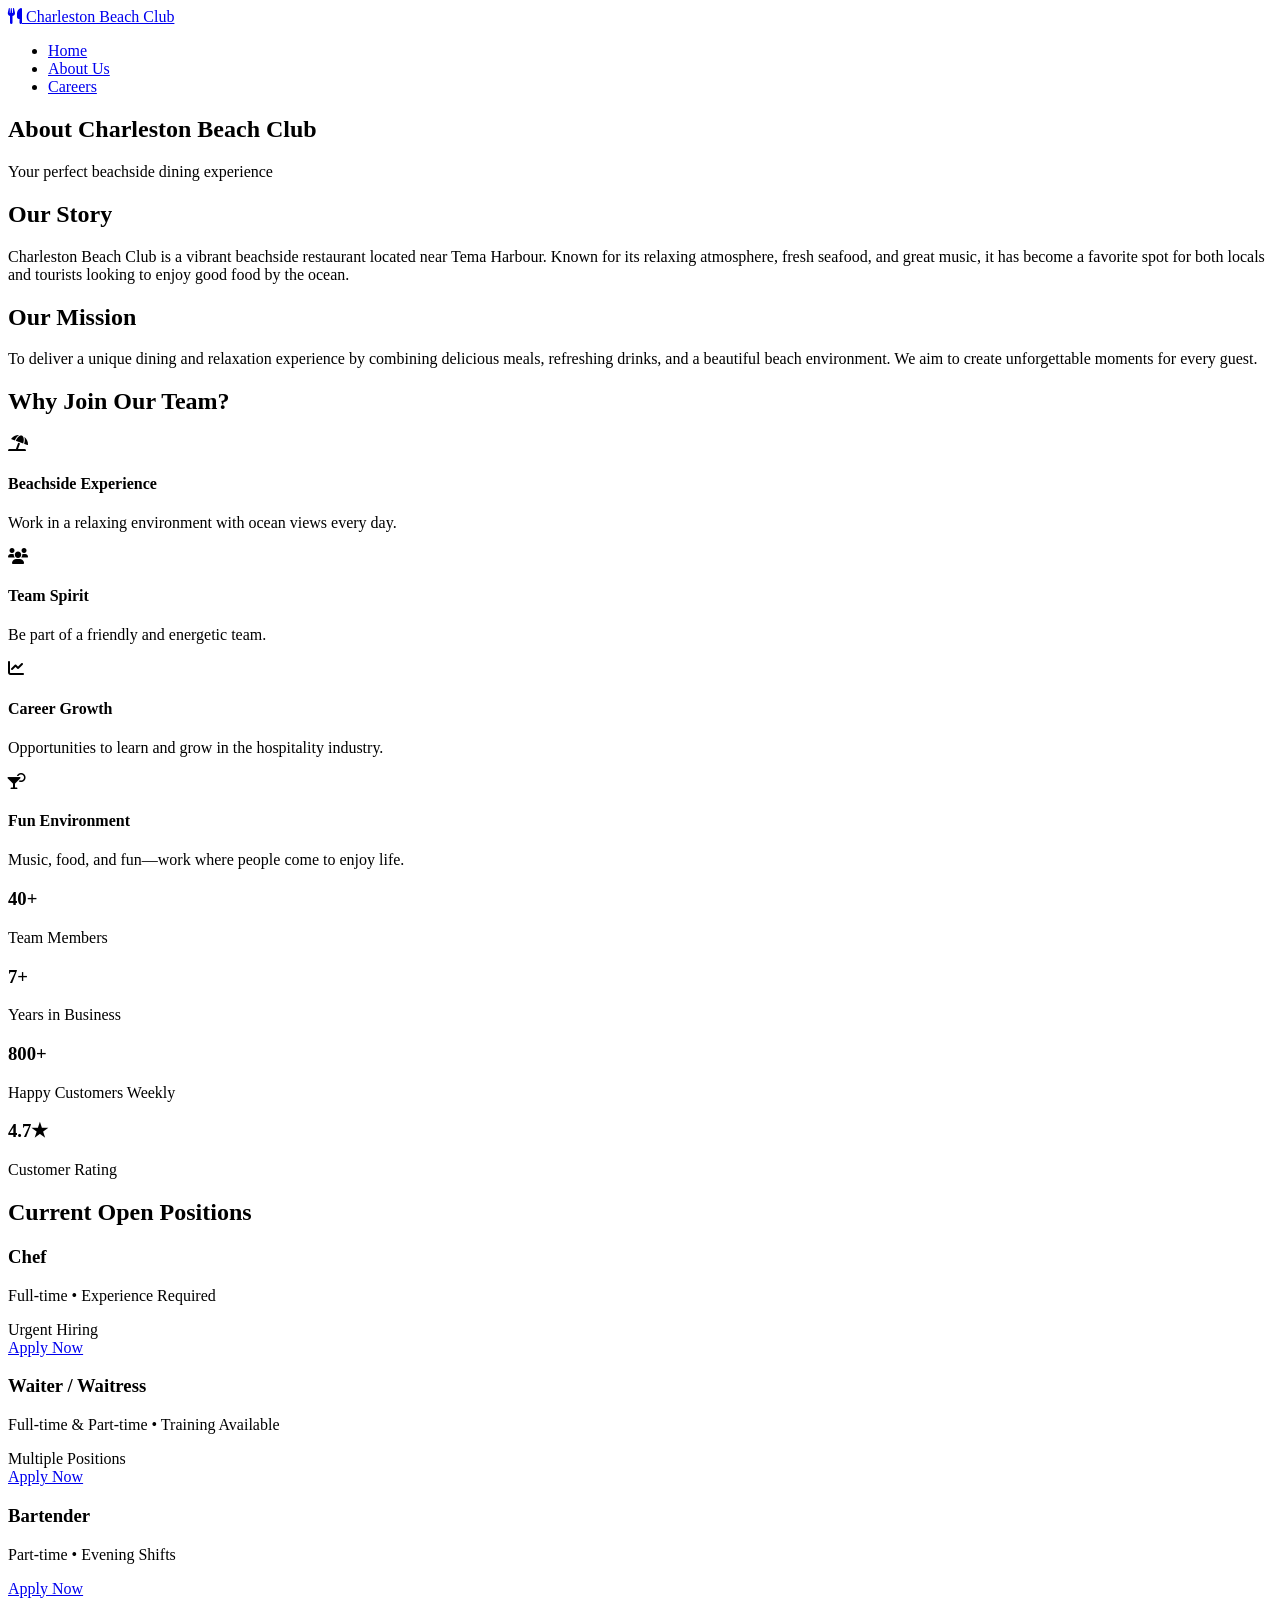
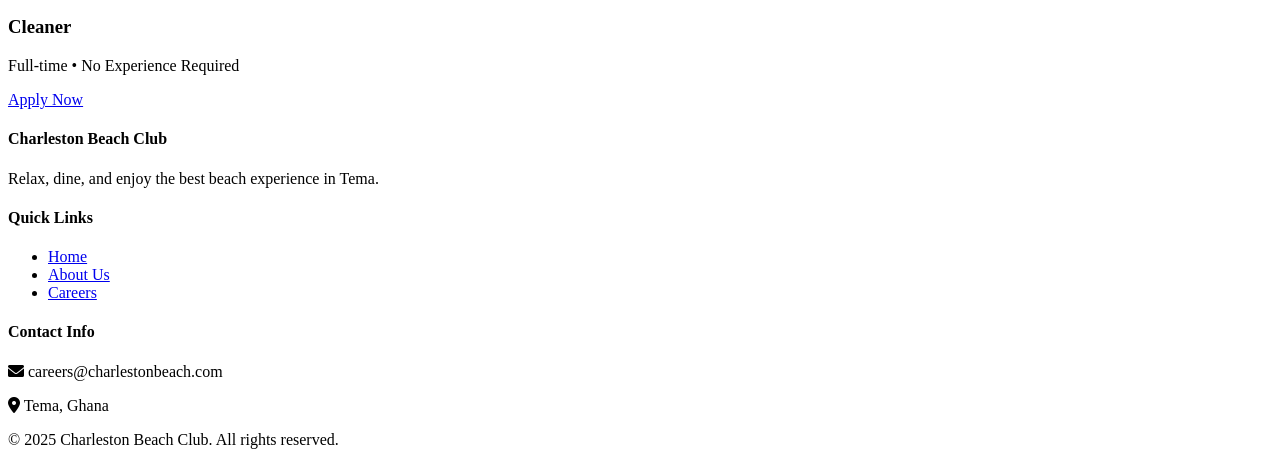
==== about.html @ 64b708ce "Add files via upload" ====
<!DOCTYPE html>
<html lang="en">
<head>
    <meta charset="UTF-8">
    <meta name="viewport" content="width=device-width, initial-scale=1.0">
    <title>About Us - Charleston Beach Club</title>
    <link rel="stylesheet" href="css/style.css">
    <link rel="stylesheet" href="https://cdnjs.cloudflare.com/ajax/libs/font-awesome/6.0.0/css/all.min.css">
</head>
<body>
    <nav class="navbar">
        <div class="container">
            <div class="logo">
                <a href="index.html">
                    <i class="fas fa-utensils"></i>
                    <span>Charleston Beach Club</span>
                </a>
            </div>
            <ul class="nav-menu">
                <li><a href="index.html">Home</a></li>
                <li><a href="about.html" class="active">About Us</a></li>
                <li><a href="application.html">Careers</a></li>
            </ul>
            <div class="hamburger">
                <span></span>
                <span></span>
                <span></span>
            </div>
        </div>
    </nav>

    <section class="page-header">
        <div class="container">
            <h1>About Charleston Beach Club</h1>
            <p>Your perfect beachside dining experience</p>
        </div>
    </section>

    <section class="about-content">
        <div class="container">
            <div class="about-grid">
                <div class="about-text">
                    <h2>Our Story</h2>
                    <p>
                        Charleston Beach Club is a vibrant beachside restaurant located near Tema Harbour. 
                        Known for its relaxing atmosphere, fresh seafood, and great music, it has become a favorite spot 
                        for both locals and tourists looking to enjoy good food by the ocean.
                    </p>
                    
                    <h2>Our Mission</h2>
                    <p>
                        To deliver a unique dining and relaxation experience by combining delicious meals, 
                        refreshing drinks, and a beautiful beach environment. We aim to create unforgettable moments 
                        for every guest.
                    </p>
                    
                    <h2>Why Join Our Team?</h2>
                    <div class="values-list">
                        <div class="value-item">
                            <i class="fas fa-umbrella-beach"></i>
                            <div>
                                <h4>Beachside Experience</h4>
                                <p>Work in a relaxing environment with ocean views every day.</p>
                            </div>
                        </div>
                        <div class="value-item">
                            <i class="fas fa-users"></i>
                            <div>
                                <h4>Team Spirit</h4>
                                <p>Be part of a friendly and energetic team.</p>
                            </div>
                        </div>
                        <div class="value-item">
                            <i class="fas fa-chart-line"></i>
                            <div>
                                <h4>Career Growth</h4>
                                <p>Opportunities to learn and grow in the hospitality industry.</p>
                            </div>
                        </div>
                        <div class="value-item">
                            <i class="fas fa-cocktail"></i>
                            <div>
                                <h4>Fun Environment</h4>
                                <p>Music, food, and fun—work where people come to enjoy life.</p>
                            </div>
                        </div>
                    </div>
                </div>

                <div class="about-stats">
                    <div class="stat-box">
                        <h3>40+</h3>
                        <p>Team Members</p>
                    </div>
                    <div class="stat-box">
                        <h3>7+</h3>
                        <p>Years in Business</p>
                    </div>
                    <div class="stat-box">
                        <h3>800+</h3>
                        <p>Happy Customers Weekly</p>
                    </div>
                    <div class="stat-box">
                        <h3>4.7★</h3>
                        <p>Customer Rating</p>
                    </div>
                </div>
            </div>
        </div>
    </section>

    <section class="team-section">
        <div class="container">
            <h2>Current Open Positions</h2>

            <div class="positions-list">
                <div class="position-item">
                    <div class="position-info">
                        <h3>Chef</h3>
                        <p>Full-time • Experience Required</p>
                        <span class="badge">Urgent Hiring</span>
                    </div>
                    <a href="application.html" class="btn-outline">Apply Now</a>
                </div>

                <div class="position-item">
                    <div class="position-info">
                        <h3>Waiter / Waitress</h3>
                        <p>Full-time & Part-time • Training Available</p>
                        <span class="badge">Multiple Positions</span>
                    </div>
                    <a href="application.html" class="btn-outline">Apply Now</a>
                </div>

                <div class="position-item">
                    <div class="position-info">
                        <h3>Bartender</h3>
                        <p>Part-time • Evening Shifts</p>
                    </div>
                    <a href="application.html" class="btn-outline">Apply Now</a>
                </div>

                <div class="position-item">
                    <div class="position-info">
                        <h3>Cleaner</h3>
                        <p>Full-time • No Experience Required</p>
                    </div>
                    <a href="application.html" class="btn-outline">Apply Now</a>
                </div>
            </div>
        </div>
    </section>

    <footer>
        <div class="container">
            <div class="footer-content">
                <div class="footer-section">
                    <h4>Charleston Beach Club</h4>
                    <p>Relax, dine, and enjoy the best beach experience in Tema.</p>
                </div>

                <div class="footer-section">
                    <h4>Quick Links</h4>
                    <ul>
                        <li><a href="index.html">Home</a></li>
                        <li><a href="about.html">About Us</a></li>
                        <li><a href="application.html">Careers</a></li>
                    </ul>
                </div>

                <div class="footer-section">
                    <h4>Contact Info</h4>
                    <p><i class="fas fa-envelope"></i> careers@charlestonbeach.com</p>
                    <p><i class="fas fa-map-marker-alt"></i> Tema, Ghana</p>
                </div>
            </div>

            <div class="footer-bottom">
                <p>&copy; 2025 Charleston Beach Club. All rights reserved.</p>
            </div>
        </div>
    </footer>

    <script src="js/main.js"></script>
</body>
</html>
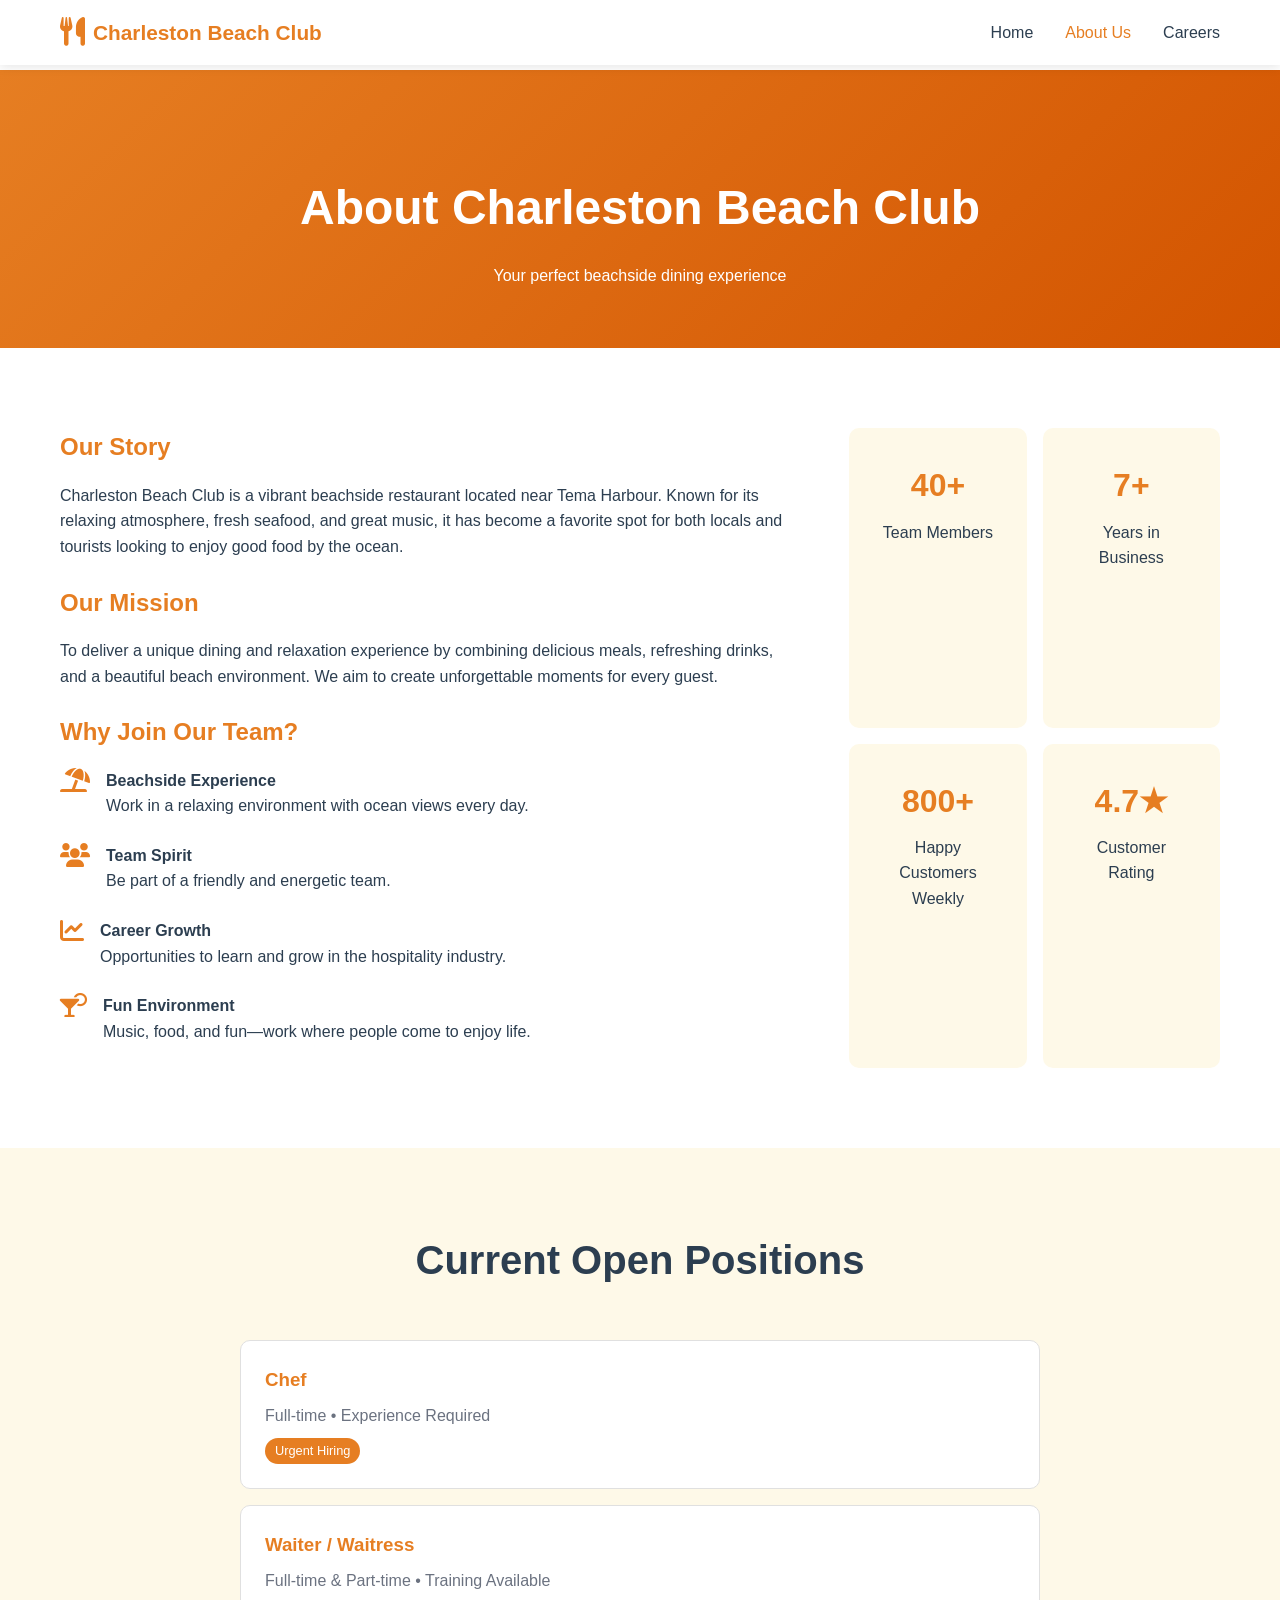
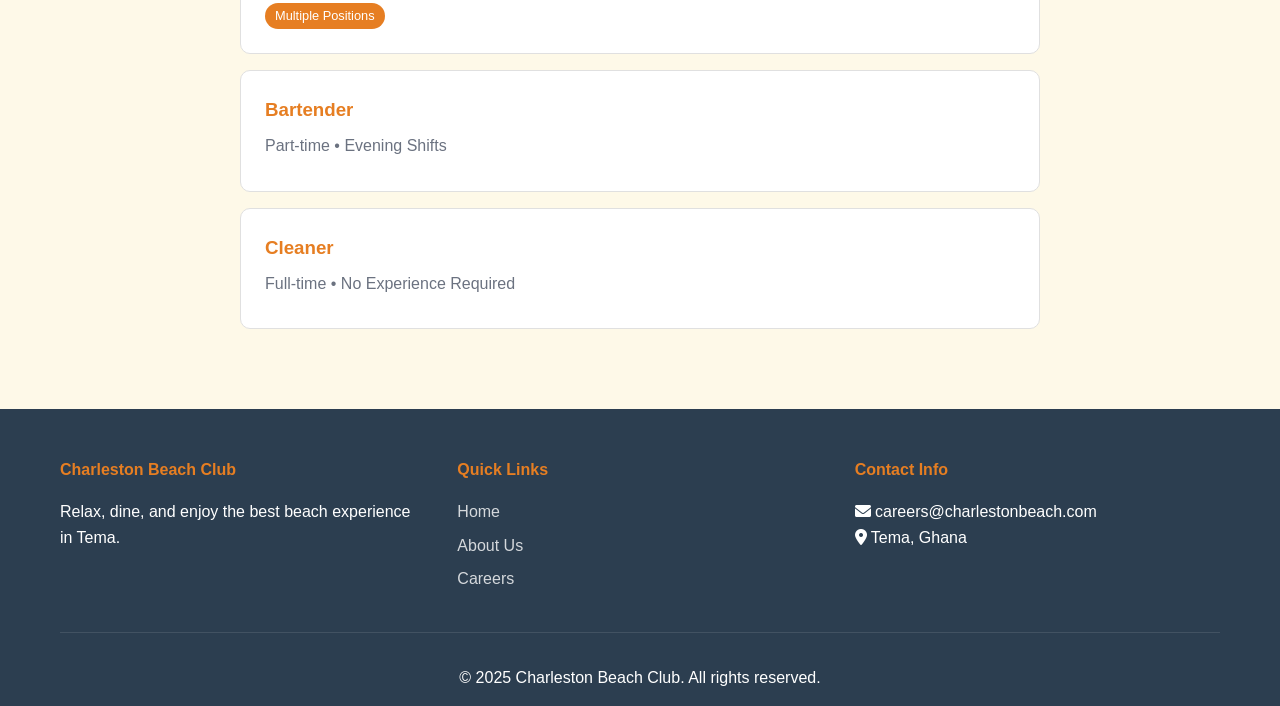
==== commit d8ef849b: "Add files via upload" ====
--- a/about.html
+++ b/about.html
@@ -4,7 +4,7 @@
     <meta charset="UTF-8">
     <meta name="viewport" content="width=device-width, initial-scale=1.0">
     <title>About Us - Charleston Beach Club</title>
-    <link rel="stylesheet" href="css/style.css">
+    <link rel="stylesheet" href="style.css">
     <link rel="stylesheet" href="https://cdnjs.cloudflare.com/ajax/libs/font-awesome/6.0.0/css/all.min.css">
 </head>
 <body>
@@ -181,6 +181,6 @@
         </div>
     </footer>
 
-    <script src="js/main.js"></script>
+    <script src="main.js"></script>
 </body>
 </html>
--- a/style.css
+++ b/style.css
@@ -0,0 +1,1196 @@
+* {
+    margin: 0;
+    padding: 0;
+    box-sizing: border-box;
+}
+
+:root {
+    --primary-color: #e67e22;
+    --secondary-color: #d35400;
+    --success-color: #27ae60;
+    --danger-color: #e74c3c;
+    --text-color: #2c3e50;
+    --light-bg: #fef9e8;
+    --border-color: #e0e0e0;
+    --shadow: 0 2px 10px rgba(0, 0, 0, 0.1);
+    --shadow-lg: 0 5px 20px rgba(0, 0, 0, 0.15);
+}
+
+body {
+    font-family: 'Segoe UI', Tahoma, Geneva, Verdana, sans-serif;
+    line-height: 1.6;
+    color: var(--text-color);
+    background-color: #fff;
+}
+
+.container {
+    max-width: 1200px;
+    margin: 0 auto;
+    padding: 0 20px;
+}
+
+/* Navbar */
+.navbar {
+    background: white;
+    box-shadow: var(--shadow);
+    position: fixed;
+    top: 0;
+    width: 100%;
+    z-index: 1000;
+    transition: all 0.3s;
+}
+
+.navbar .container {
+    display: flex;
+    justify-content: space-between;
+    align-items: center;
+    padding: 1rem 20px;
+}
+
+.logo a {
+    font-size: 1.3rem;
+    font-weight: bold;
+    text-decoration: none;
+    color: var(--primary-color);
+    display: flex;
+    align-items: center;
+    gap: 0.5rem;
+}
+
+.logo i {
+    font-size: 1.8rem;
+}
+
+.nav-menu {
+    display: flex;
+    list-style: none;
+    gap: 2rem;
+}
+
+.nav-menu a {
+    text-decoration: none;
+    color: var(--text-color);
+    font-weight: 500;
+    transition: color 0.3s;
+}
+
+.nav-menu a:hover,
+.nav-menu a.active {
+    color: var(--primary-color);
+}
+
+.hamburger {
+    display: none;
+    flex-direction: column;
+    cursor: pointer;
+    padding: 0.5rem;
+    z-index: 1001;
+}
+
+.hamburger span {
+    width: 25px;
+    height: 3px;
+    background: var(--text-color);
+    margin: 3px 0;
+    transition: 0.3s;
+    border-radius: 2px;
+}
+
+.hamburger.active span:nth-child(1) {
+    transform: rotate(-45deg) translate(-5px, 6px);
+}
+
+.hamburger.active span:nth-child(2) {
+    opacity: 0;
+}
+
+.hamburger.active span:nth-child(3) {
+    transform: rotate(45deg) translate(-5px, -6px);
+}
+
+/* Hero Section */
+.hero {
+    padding: 120px 0 80px;
+    background: linear-gradient(135deg, var(--primary-color), var(--secondary-color));
+    color: white;
+    margin-top: 70px;
+}
+
+.hero .container {
+    display: grid;
+    grid-template-columns: 1fr 1fr;
+    gap: 4rem;
+    align-items: center;
+}
+
+.hero-content h1 {
+    font-size: 3rem;
+    margin-bottom: 1rem;
+    line-height: 1.2;
+}
+
+.hero-content p {
+    font-size: 1.2rem;
+    margin-bottom: 2rem;
+    opacity: 0.9;
+}
+
+.hero-image {
+    text-align: center;
+}
+
+.hero-image i {
+    font-size: 12rem;
+    opacity: 0.9;
+}
+
+/* Buttons */
+.btn-primary {
+    display: inline-block;
+    padding: 12px 30px;
+    background: white;
+    color: var(--primary-color);
+    text-decoration: none;
+    border-radius: 5px;
+    font-weight: 600;
+    transition: all 0.3s;
+    border: none;
+    cursor: pointer;
+    margin-right: 10px;
+}
+
+.btn-primary:hover {
+    transform: translateY(-2px);
+    box-shadow: var(--shadow-lg);
+}
+
+.btn-outline {
+    display: inline-block;
+    padding: 10px 25px;
+    border: 2px solid white;
+    color: white;
+    text-decoration: none;
+    border-radius: 5px;
+    font-weight: 500;
+    transition: all 0.3s;
+    background: transparent;
+}
+
+.btn-outline:hover {
+    background: white;
+    color: var(--primary-color);
+}
+
+/* Features Section */
+.features {
+    padding: 80px 0;
+    background: var(--light-bg);
+}
+
+.features h2 {
+    text-align: center;
+    font-size: 2.5rem;
+    margin-bottom: 3rem;
+    color: var(--text-color);
+}
+
+.features-grid {
+    display: grid;
+    grid-template-columns: repeat(auto-fit, minmax(250px, 1fr));
+    gap: 2rem;
+}
+
+.feature-card {
+    background: white;
+    padding: 2rem;
+    text-align: center;
+    border-radius: 10px;
+    box-shadow: var(--shadow);
+    transition: transform 0.3s;
+}
+
+.feature-card:hover {
+    transform: translateY(-5px);
+    box-shadow: var(--shadow-lg);
+}
+
+.feature-card i {
+    font-size: 3rem;
+    color: var(--primary-color);
+    margin-bottom: 1rem;
+}
+
+.feature-card h3 {
+    margin-bottom: 1rem;
+    color: var(--text-color);
+}
+
+/* Menu Preview */
+.menu-preview {
+    padding: 80px 0;
+    background: white;
+}
+
+.menu-preview h2 {
+    text-align: center;
+    font-size: 2.5rem;
+    margin-bottom: 3rem;
+}
+
+.menu-grid {
+    display: grid;
+    grid-template-columns: repeat(auto-fit, minmax(250px, 1fr));
+    gap: 2rem;
+}
+
+.menu-item {
+    text-align: center;
+    padding: 2rem;
+    border: 1px solid var(--border-color);
+    border-radius: 10px;
+    transition: all 0.3s;
+}
+
+.menu-item:hover {
+    transform: translateY(-5px);
+    box-shadow: var(--shadow);
+}
+
+.menu-item i {
+    font-size: 3rem;
+    color: var(--primary-color);
+    margin-bottom: 1rem;
+}
+
+.menu-item h3 {
+    margin-bottom: 0.5rem;
+}
+
+.menu-item .price {
+    display: inline-block;
+    margin-top: 1rem;
+    font-size: 1.2rem;
+    font-weight: bold;
+    color: var(--primary-color);
+}
+
+/* Locations Section */
+.locations {
+    padding: 80px 0;
+    background: var(--light-bg);
+}
+
+.locations h2 {
+    text-align: center;
+    font-size: 2.5rem;
+    margin-bottom: 3rem;
+}
+
+.location-info {
+    display: grid;
+    grid-template-columns: repeat(auto-fit, minmax(300px, 1fr));
+    gap: 2rem;
+}
+
+.info-card {
+    text-align: center;
+    padding: 2rem;
+    background: white;
+    border-radius: 10px;
+    box-shadow: var(--shadow);
+}
+
+.info-card i {
+    font-size: 2.5rem;
+    color: var(--primary-color);
+    margin-bottom: 1rem;
+}
+
+.info-card h3 {
+    margin-bottom: 1rem;
+}
+
+/* Page Header */
+.page-header {
+    background: linear-gradient(135deg, var(--primary-color), var(--secondary-color));
+    color: white;
+    padding: 100px 0 60px;
+    text-align: center;
+    margin-top: 70px;
+}
+
+.page-header h1 {
+    font-size: 3rem;
+    margin-bottom: 1rem;
+}
+
+/* About Page */
+.about-content {
+    padding: 80px 0;
+}
+
+.about-grid {
+    display: grid;
+    grid-template-columns: 2fr 1fr;
+    gap: 3rem;
+}
+
+.about-text h2 {
+    margin: 1.5rem 0 1rem;
+    color: var(--primary-color);
+}
+
+.about-text h2:first-of-type {
+    margin-top: 0;
+}
+
+.values-list {
+    margin-top: 1rem;
+}
+
+.value-item {
+    display: flex;
+    gap: 1rem;
+    margin-bottom: 1.5rem;
+}
+
+.value-item i {
+    font-size: 1.5rem;
+    color: var(--primary-color);
+}
+
+.about-stats {
+    display: grid;
+    grid-template-columns: repeat(2, 1fr);
+    gap: 1rem;
+}
+
+.stat-box {
+    background: var(--light-bg);
+    padding: 2rem;
+    text-align: center;
+    border-radius: 10px;
+}
+
+.stat-box h3 {
+    font-size: 2rem;
+    color: var(--primary-color);
+    margin-bottom: 0.5rem;
+}
+
+/* Team Section */
+.team-section {
+    padding: 80px 0;
+    background: var(--light-bg);
+}
+
+.team-section h2 {
+    text-align: center;
+    font-size: 2.5rem;
+    margin-bottom: 3rem;
+}
+
+.positions-list {
+    display: flex;
+    flex-direction: column;
+    gap: 1rem;
+    max-width: 800px;
+    margin: 0 auto;
+}
+
+.position-item {
+    display: flex;
+    justify-content: space-between;
+    align-items: center;
+    padding: 1.5rem;
+    background: white;
+    border: 1px solid var(--border-color);
+    border-radius: 10px;
+    transition: all 0.3s;
+}
+
+.position-item:hover {
+    box-shadow: var(--shadow-lg);
+    border-color: transparent;
+}
+
+.position-info h3 {
+    margin-bottom: 0.5rem;
+    color: var(--primary-color);
+}
+
+.position-info p {
+    color: #6b7280;
+    margin-bottom: 0.5rem;
+}
+
+.badge {
+    display: inline-block;
+    padding: 3px 10px;
+    background: var(--primary-color);
+    color: white;
+    border-radius: 15px;
+    font-size: 0.8rem;
+}
+
+/* Application Form */
+.application-form-section {
+    padding: 80px 0;
+    background: var(--light-bg);
+}
+
+.form-container {
+    background: white;
+    border-radius: 10px;
+    box-shadow: var(--shadow-lg);
+    padding: 2rem;
+}
+
+.form-progress {
+    display: flex;
+    justify-content: space-between;
+    margin-bottom: 3rem;
+    position: relative;
+}
+
+.form-progress::before {
+    content: '';
+    position: absolute;
+    top: 50%;
+    left: 0;
+    right: 0;
+    height: 2px;
+    background: var(--border-color);
+    z-index: 1;
+}
+
+.progress-step {
+    background: white;
+    padding: 10px 20px;
+    border-radius: 25px;
+    border: 2px solid var(--border-color);
+    position: relative;
+    z-index: 2;
+    font-weight: 500;
+    transition: all 0.3s;
+}
+
+.progress-step.active {
+    border-color: var(--primary-color);
+    color: var(--primary-color);
+    background: white;
+}
+
+.form-step {
+    display: none;
+    animation: fadeIn 0.5s;
+}
+
+.form-step.active {
+    display: block;
+}
+
+@keyframes fadeIn {
+    from {
+        opacity: 0;
+        transform: translateY(20px);
+    }
+    to {
+        opacity: 1;
+        transform: translateY(0);
+    }
+}
+
+.form-group {
+    margin-bottom: 1.5rem;
+}
+
+.form-group label {
+    display: block;
+    margin-bottom: 0.5rem;
+    font-weight: 500;
+    color: var(--text-color);
+}
+
+.form-group input,
+.form-group select,
+.form-group textarea {
+    width: 100%;
+    padding: 12px;
+    border: 1px solid var(--border-color);
+    border-radius: 5px;
+    font-size: 1rem;
+    font-family: inherit;
+    transition: border-color 0.3s;
+}
+
+.form-group input:focus,
+.form-group select:focus,
+.form-group textarea:focus {
+    outline: none;
+    border-color: var(--primary-color);
+}
+
+.form-group small {
+    display: block;
+    margin-top: 0.25rem;
+    color: #6b7280;
+    font-size: 0.8rem;
+}
+
+.form-navigation {
+    display: flex;
+    justify-content: space-between;
+    margin-top: 2rem;
+}
+
+.btn-next,
+.btn-prev,
+.btn-submit {
+    padding: 12px 30px;
+    border: none;
+    border-radius: 5px;
+    cursor: pointer;
+    font-size: 1rem;
+    font-weight: 500;
+    transition: all 0.3s;
+}
+
+.btn-next {
+    background: var(--primary-color);
+    color: white;
+}
+
+.btn-next:hover {
+    background: var(--secondary-color);
+    transform: translateY(-2px);
+}
+
+.btn-prev {
+    background: #95a5a6;
+    color: white;
+}
+
+.btn-prev:hover {
+    background: #7f8c8d;
+    transform: translateY(-2px);
+}
+
+.btn-submit {
+    background: var(--success-color);
+    color: white;
+}
+
+.btn-submit:hover {
+    background: #219a52;
+    transform: translateY(-2px);
+}
+
+.btn-submit:disabled {
+    opacity: 0.6;
+    cursor: not-allowed;
+}
+
+.review-section {
+    margin-bottom: 2rem;
+    padding: 1.5rem;
+    background: var(--light-bg);
+    border-radius: 5px;
+}
+
+.review-section h3 {
+    margin-bottom: 1rem;
+    color: var(--primary-color);
+}
+
+.review-section p {
+    margin: 0.5rem 0;
+    line-height: 1.5;
+}
+
+.success-message {
+    text-align: center;
+    padding: 3rem;
+    animation: fadeIn 0.5s;
+}
+
+.success-message i {
+    font-size: 4rem;
+    color: var(--success-color);
+    margin-bottom: 1rem;
+}
+
+.success-message h3 {
+    margin-bottom: 1rem;
+    color: var(--text-color);
+}
+
+.success-message p {
+    margin-bottom: 1rem;
+    color: #6b7280;
+}
+
+.error-message {
+    color: var(--danger-color);
+    font-size: 0.85rem;
+    margin-top: 0.25rem;
+}
+
+/* Footer */
+footer {
+    background: var(--text-color);
+    color: white;
+    padding: 3rem 0 1rem;
+}
+
+.footer-content {
+    display: grid;
+    grid-template-columns: repeat(auto-fit, minmax(250px, 1fr));
+    gap: 2rem;
+    margin-bottom: 2rem;
+}
+
+.footer-section h4 {
+    margin-bottom: 1rem;
+    color: var(--primary-color);
+}
+
+.footer-section ul {
+    list-style: none;
+}
+
+.footer-section ul li {
+    margin-bottom: 0.5rem;
+}
+
+.footer-section a {
+    color: white;
+    text-decoration: none;
+    opacity: 0.8;
+    transition: opacity 0.3s;
+}
+
+.footer-section a:hover {
+    opacity: 1;
+}
+
+.social-links {
+    margin-top: 1rem;
+}
+
+.social-links a {
+    display: inline-block;
+    margin-right: 1rem;
+    font-size: 1.2rem;
+}
+
+.footer-bottom {
+    text-align: center;
+    padding-top: 2rem;
+    border-top: 1px solid rgba(255, 255, 255, 0.1);
+}
+
+/* Responsive Design */
+
+/* Tablet and Mobile Styles */
+@media (max-width: 768px) {
+    .hamburger {
+        display: flex;
+        order: 3;
+        margin-left: auto;
+    }
+
+    .nav-menu {
+        position: fixed;
+        left: -100%;
+        top: 70px;
+        flex-direction: column;
+        background: white;
+        width: 100%;
+        text-align: center;
+        transition: 0.3s ease-in-out;
+        box-shadow: var(--shadow);
+        padding: 2rem 0;
+        z-index: 999;
+        max-height: calc(100vh - 70px);
+        overflow-y: auto;
+    }
+
+    .nav-menu.active {
+        left: 0;
+    }
+
+    .nav-menu li {
+        margin: 1rem 0;
+        width: 100%;
+    }
+
+    .nav-menu a {
+        font-size: 1.1rem;
+        padding: 0.75rem 1rem;
+        display: block;
+        width: 100%;
+        border-radius: 5px;
+        margin: 0 1rem;
+        transition: all 0.3s;
+    }
+
+    .nav-menu a:hover {
+        background: var(--light-bg);
+        color: var(--primary-color);
+    }
+
+    .hamburger.active span:nth-child(1) {
+        transform: rotate(-45deg) translate(-5px, 6px);
+    }
+
+    .hamburger.active span:nth-child(2) {
+        opacity: 0;
+    }
+
+    .hamburger.active span:nth-child(3) {
+        transform: rotate(45deg) translate(-5px, -6px);
+    }
+
+    .container {
+        padding: 0 15px;
+    }
+
+    .hero {
+        padding: 100px 0 60px;
+        text-align: center;
+    }
+
+    .hero .container {
+        grid-template-columns: 1fr;
+        gap: 2rem;
+    }
+
+    .hero-content h1 {
+        font-size: 2rem;
+        margin-bottom: 1rem;
+    }
+
+    .hero-content p {
+        font-size: 1.1rem;
+        margin-bottom: 2rem;
+    }
+
+    .hero-image i {
+        font-size: 6rem;
+    }
+
+    .btn-primary, .btn-outline {
+        display: inline-block;
+        margin: 0.5rem;
+        padding: 12px 24px;
+        font-size: 1rem;
+        min-height: 44px;
+        border-radius: 5px;
+        text-align: center;
+        text-decoration: none;
+        display: inline-flex;
+        align-items: center;
+        justify-content: center;
+    }
+
+    /* Features Section */
+    .features {
+        padding: 60px 0;
+    }
+
+    .features h2 {
+        font-size: 2rem;
+        margin-bottom: 2rem;
+    }
+
+    .features-grid {
+        grid-template-columns: 1fr;
+        gap: 2rem;
+    }
+
+    .feature-card {
+        padding: 2rem;
+        text-align: center;
+    }
+
+    .feature-card i {
+        font-size: 3rem;
+        margin-bottom: 1rem;
+    }
+
+    /* Menu Preview */
+    .menu-preview {
+        padding: 60px 0;
+    }
+
+    .menu-preview h2 {
+        font-size: 2rem;
+        margin-bottom: 2rem;
+    }
+
+    .menu-grid {
+        grid-template-columns: 1fr;
+        gap: 2rem;
+    }
+
+    .menu-item {
+        text-align: center;
+    }
+
+    .menu-item img {
+        width: 100%;
+        height: 200px;
+        object-fit: cover;
+    }
+
+    /* Locations Section */
+    .locations {
+        padding: 60px 0;
+    }
+
+    .locations h2 {
+        font-size: 2rem;
+        margin-bottom: 2rem;
+    }
+
+    .location-info {
+        grid-template-columns: 1fr;
+        gap: 2rem;
+    }
+
+    .info-card {
+        text-align: center;
+        padding: 1.5rem;
+    }
+
+    /* Page Header */
+    .page-header {
+        padding: 80px 0 40px;
+        text-align: center;
+    }
+
+    .page-header h1 {
+        font-size: 2.5rem;
+        margin-bottom: 1rem;
+    }
+
+    .page-header p {
+        font-size: 1.1rem;
+    }
+
+    /* About Page */
+    .about-content {
+        flex-direction: column;
+        text-align: center;
+        gap: 2rem;
+    }
+
+    .about-text h2 {
+        font-size: 2rem;
+    }
+
+    .about-image img {
+        width: 100%;
+        max-width: 400px;
+    }
+
+    .about-grid {
+        grid-template-columns: 1fr;
+        gap: 2rem;
+    }
+
+    .about-card {
+        text-align: center;
+        padding: 2rem;
+    }
+
+    /* Team Section */
+    .team {
+        padding: 60px 0;
+    }
+
+    .team h2 {
+        font-size: 2rem;
+        margin-bottom: 2rem;
+    }
+
+    .team-grid {
+        grid-template-columns: 1fr;
+        gap: 2rem;
+    }
+
+    .team-member {
+        text-align: center;
+    }
+
+    .team-member img {
+        width: 150px;
+        height: 150px;
+    }
+
+    /* Team Section (About Page) */
+    .team-section {
+        padding: 60px 0;
+    }
+
+    .team-section h2 {
+        font-size: 2rem;
+        margin-bottom: 2rem;
+        text-align: center;
+    }
+
+    .positions-list {
+        display: grid;
+        grid-template-columns: 1fr;
+        gap: 2rem;
+        margin-top: 2rem;
+    }
+
+    .position-item {
+        background: white;
+        padding: 2rem;
+        border-radius: 10px;
+        box-shadow: var(--shadow);
+        text-align: center;
+        transition: transform 0.3s;
+    }
+
+    .position-item:hover {
+        transform: translateY(-5px);
+    }
+
+    .position-info h3 {
+        color: var(--primary-color);
+        margin-bottom: 0.5rem;
+    }
+
+    /* Application Form */
+    .application-form-section {
+        padding: 40px 0;
+    }
+
+    .form-container {
+        padding: 2rem;
+        margin: 0;
+    }
+
+    .form-progress {
+        flex-direction: column;
+        gap: 1rem;
+        margin-bottom: 2rem;
+    }
+
+    .form-progress::before {
+        display: none;
+    }
+
+    .progress-step {
+        text-align: center;
+        padding: 0.5rem;
+        font-size: 0.9rem;
+    }
+
+    .form-step h2 {
+        font-size: 1.8rem;
+        margin-bottom: 2rem;
+    }
+
+    .form-group label {
+        font-size: 1rem;
+        margin-bottom: 0.5rem;
+    }
+
+    .form-group input,
+    .form-group select,
+    .form-group textarea {
+        font-size: 1rem;
+        padding: 12px;
+        border: 1px solid var(--border-color);
+        border-radius: 5px;
+        width: 100%;
+        min-height: 44px;
+        box-sizing: border-box;
+    }
+
+    .form-group textarea {
+        min-height: 100px;
+        resize: vertical;
+    }
+
+    .form-navigation {
+        flex-direction: column;
+        gap: 1rem;
+        margin-top: 2rem;
+    }
+
+    .btn-next,
+    .btn-prev,
+    .btn-submit {
+        width: 100%;
+        padding: 14px;
+        font-size: 1rem;
+        min-height: 48px; /* Touch-friendly button size */
+        display: flex;
+        align-items: center;
+        justify-content: center;
+    }
+
+    .review-section {
+        margin-bottom: 2rem;
+    }
+
+    .review-section h3 {
+        font-size: 1.3rem;
+        margin-bottom: 1rem;
+    }
+
+    .success-message {
+        text-align: center;
+        padding: 2rem;
+    }
+
+    .success-message i {
+        font-size: 4rem;
+        margin-bottom: 1rem;
+    }
+
+    .success-message h3 {
+        font-size: 1.8rem;
+        margin-bottom: 1rem;
+    }
+
+    /* Footer */
+    .footer-content {
+        flex-direction: column;
+        gap: 2rem;
+        text-align: center;
+    }
+
+    .footer-section {
+        margin-bottom: 2rem;
+    }
+
+    .footer-section h4 {
+        font-size: 1.2rem;
+        margin-bottom: 1rem;
+    }
+
+    .footer-bottom {
+        text-align: center;
+        padding-top: 2rem;
+        border-top: 1px solid var(--border-color);
+    }
+}
+
+/* Mobile Styles */
+@media (max-width: 480px) {
+    .container {
+        padding: 0 10px;
+    }
+
+    .navbar .container {
+        padding: 1rem 10px;
+    }
+
+    .logo a {
+        font-size: 1.1rem;
+    }
+
+    .logo i {
+        font-size: 1.5rem;
+    }
+
+    .hero {
+        padding: 80px 0 40px;
+    }
+
+    .hero-content h1 {
+        font-size: 1.8rem;
+    }
+
+    .hero-content p {
+        font-size: 1rem;
+    }
+
+    .hero-image i {
+        font-size: 5rem;
+    }
+
+    .features h2,
+    .menu-preview h2,
+    .locations h2,
+    .team h2 {
+        font-size: 1.8rem;
+    }
+
+    .feature-card,
+    .menu-item,
+    .location-card,
+    .about-card,
+    .team-member {
+        padding: 1.5rem;
+    }
+
+    .page-header h1 {
+        font-size: 2rem;
+    }
+
+    .form-container {
+        padding: 1rem;
+    }
+
+    .form-step h2 {
+        font-size: 1.5rem;
+    }
+
+    .success-message h3 {
+        font-size: 1.5rem;
+    }
+
+    .footer-section h4 {
+        font-size: 1.1rem;
+    }
+}
+
+/* Extra Small Mobile Styles */
+@media (max-width: 360px) {
+    .container {
+        padding: 0 8px;
+    }
+
+    .navbar .container {
+        padding: 0.8rem 8px;
+    }
+
+    .hero-content h1 {
+        font-size: 1.5rem;
+    }
+
+    .hero-image i {
+        font-size: 4rem;
+    }
+
+    .btn-primary, .btn-outline {
+        padding: 10px 20px;
+        font-size: 0.9rem;
+    }
+
+    .feature-card i {
+        font-size: 2.5rem;
+    }
+
+    .form-group input,
+    .form-group select,
+    .form-group textarea {
+        padding: 10px;
+        font-size: 0.9rem;
+    }
+
+    .btn-next,
+    .btn-prev,
+    .btn-submit {
+        padding: 12px;
+        font-size: 0.9rem;
+    }
+}
